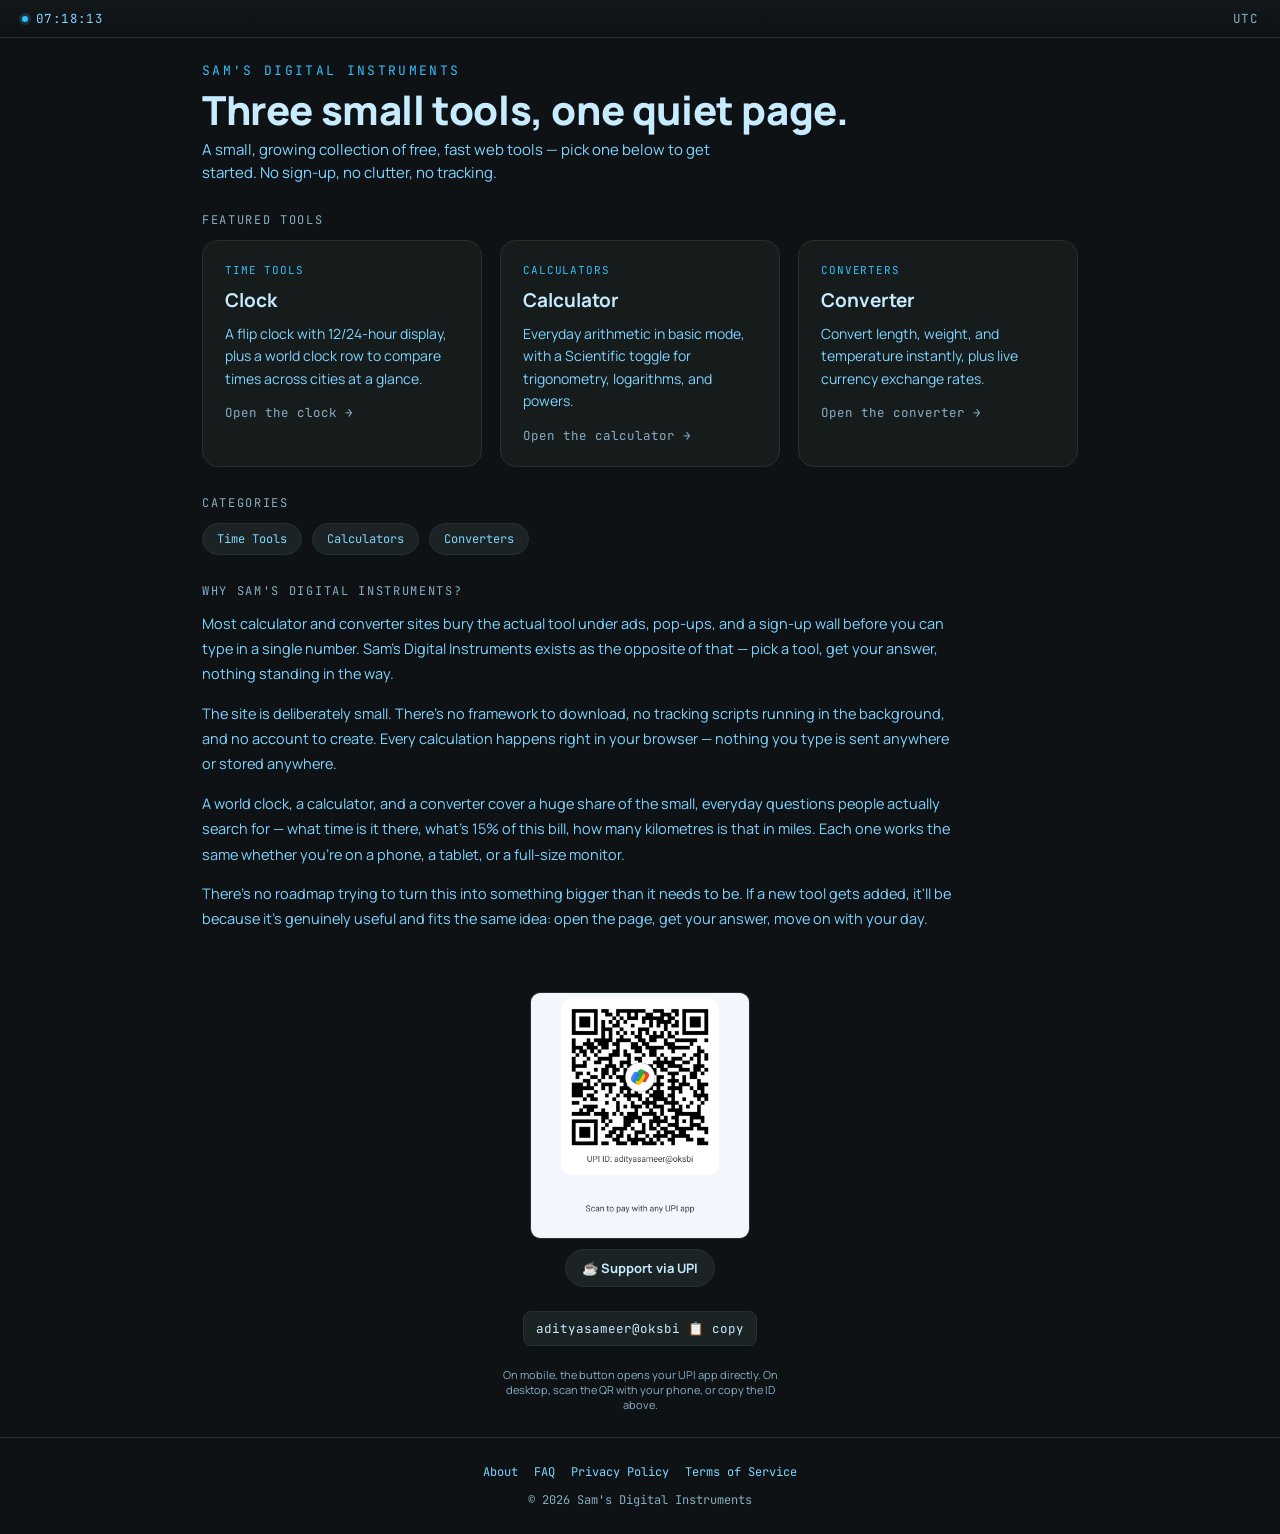
==== index.html @ b217ac49 "Add SamsDigits Digital Instruments production site" ====
<!DOCTYPE html>
<html lang="en">
<head>
<script data-goatcounter="https://samsdigits.goatcounter.com/count"
        async src="//gc.zgo.at/count.js"></script>

<script>
  window.dataLayer = window.dataLayer || [];
</script>
<meta charset="UTF-8">
<meta name="viewport" content="width=device-width, initial-scale=1.0">
<title>Sam's Digital Instruments — Free Clock, Calculator & Converter Tools</title>
<meta name="description" content="A small, growing collection of free, fast web tools: a flip clock with world-time comparison, a basic and scientific calculator, and a unit and currency converter. No sign-up, no clutter.">
<meta name="robots" content="index, follow">
<link rel="canonical" href="https://samsdigitalinstruments.pages.dev/">
<meta property="og:title" content="Sam's Digital Instruments — Free Clock, Calculator & Converter Tools">
<meta property="og:description" content="A small, growing collection of free, fast web tools. No sign-up, no clutter.">
<meta property="og:type" content="website">
<meta property="og:url" content="https://samsdigitalinstruments.pages.dev/">
<meta name="twitter:card" content="summary">
<meta name="twitter:title" content="Sam's Digital Instruments — Free Clock, Calculator & Converter Tools">
<meta name="twitter:description" content="A small, growing collection of free, fast web tools. No sign-up, no clutter.">
<!-- Once you create a Google Search Console account, paste your verification meta tag here, e.g.: -->
<meta name="google-site-verification" content="5kA5aiMael0OMFiTy81zZiRR19ssG4AjTBRuRiOoYuk" />
<!-- Once you have a real Google AdSense account, paste the site verification meta tag / script AdSense gives you here -->
<link rel="preconnect" href="https://fonts.googleapis.com">
<link href="https://fonts.googleapis.com/css2?family=JetBrains+Mono:wght@400;500;700&family=Manrope:wght@400;500;600;700;800&display=swap" rel="stylesheet">
<link rel="stylesheet" href="styles.css">
<script type="application/ld+json">
{
  "@context": "https://schema.org",
  "@type": "WebSite",
  "name": "Sam's Digital Instruments",
  "url": "https://samsdigitalinstruments.pages.dev/"
}
</script>
</head>
<body>
<!--
  ARCHITECTURE NOTE:
  Each tool now lives on its own page (clock.html, calculator.html, converter.html) with its
  own metadata, structured data, and tool-specific FAQ. This homepage is a lightweight
  directory: intro, featured tool cards, and categories. Future tools (age-calculator.html,
  gst-calculator.html, etc.) slot into the same category system and card pattern used here —
  no redesign needed to add them. A search bar is intentionally not implemented yet; the
  category/card structure is what a future search would filter over.
-->

  <div class="statusbar">
    <div class="live"><span class="dot"></span><span id="statusTime">--:--:--</span></div>
    <div id="statusZone">local time</div>
  </div>

  <header class="hero">
    <p class="wordmark">Sam's Digital Instruments</p>
    <h1>Three small tools, one quiet page.</h1>
    <p class="sub">A small, growing collection of free, fast web tools — pick one below to get started. No sign-up, no clutter, no tracking.</p>
  </header>

  <main>
    <section>
      <h2 class="section-label">Featured Tools</h2>
      <div class="tool-directory">
        <a class="tool-card" href="clock.html">
          <span class="cat">Time Tools</span>
          <h2>Clock</h2>
          <p>A flip clock with 12/24-hour display, plus a world clock row to compare times across cities at a glance.</p>
          <span class="go">Open the clock →</span>
        </a>
        <a class="tool-card" href="calculator.html">
          <span class="cat">Calculators</span>
          <h2>Calculator</h2>
          <p>Everyday arithmetic in basic mode, with a Scientific toggle for trigonometry, logarithms, and powers.</p>
          <span class="go">Open the calculator →</span>
        </a>
        <a class="tool-card" href="converter.html">
          <span class="cat">Converters</span>
          <h2>Converter</h2>
          <p>Convert length, weight, and temperature instantly, plus live currency exchange rates.</p>
          <span class="go">Open the converter →</span>
        </a>
      </div>
    </section>

    <section>
      <h2 class="section-label">Categories</h2>
      <div class="categories">
        <span class="category-tag">Time Tools</span>
        <span class="category-tag">Calculators</span>
        <span class="category-tag">Converters</span>
      </div>
    </section>

    <section>
      <h2 class="section-label">Why Sam's Digital Instruments?</h2>
      <div class="prose">
        <p>Most calculator and converter sites bury the actual tool under ads, pop-ups, and a sign-up wall before you can type in a single number. Sam's Digital Instruments exists as the opposite of that — pick a tool, get your answer, nothing standing in the way.</p>
        <p>The site is deliberately small. There's no framework to download, no tracking scripts running in the background, and no account to create. Every calculation happens right in your browser — nothing you type is sent anywhere or stored anywhere.</p>
        <p>A world clock, a calculator, and a converter cover a huge share of the small, everyday questions people actually search for — what time is it there, what's 15% of this bill, how many kilometres is that in miles. Each one works the same whether you're on a phone, a tablet, or a full-size monitor.</p>
        <p>There's no roadmap trying to turn this into something bigger than it needs to be. If a new tool gets added, it'll be because it's genuinely useful and fits the same idea: open the page, get your answer, move on with your day.</p>
      </div>
    </section>
  </main>

  <!-- SUPPORT — kept as its own section, separate from the footer. -->
  <section style="text-align:center; padding:0 22px;">
    <div class="upi-support">
      <div class="upi-qr"><img src="upi-qr.png" alt="UPI QR code for supporting Sam's Digital Instruments"></div>
      <a class="coffee-btn" href="upi://pay?pa=adityasameer@oksbi&pn=Sam&cu=INR">☕ Support via UPI</a>
      <button class="upi-id-copy" id="upiIdCopy" type="button">adityasameer@oksbi <span id="upiCopyLabel">📋 copy</span></button>
      <p class="upi-hint">On mobile, the button opens your UPI app directly. On desktop, scan the QR with your phone, or copy the ID above.</p>
    </div>
  </section>

  <footer>
    <div class="footer-links">
      <a href="about.html">About</a>
      <a href="faq.html">FAQ</a>
      <a href="privacy.html">Privacy Policy</a>
      <a href="terms.html">Terms of Service</a>
    </div>
    <div>&copy; 2026 Sam's Digital Instruments</div>
  </footer>

<script>
  function pad(n){ return n.toString().padStart(2,'0'); }
  function updateStatus(){
    const now = new Date();
    document.getElementById('statusTime').textContent = `${pad(now.getHours())}:${pad(now.getMinutes())}:${pad(now.getSeconds())}`;
    try{ document.getElementById('statusZone').textContent = Intl.DateTimeFormat().resolvedOptions().timeZone; }catch(e){}
  }
  setInterval(updateStatus, 1000);
  updateStatus();

  document.getElementById('upiIdCopy').addEventListener('click', () => {
    navigator.clipboard.writeText('adityasameer@oksbi').then(() => {
      const label = document.getElementById('upiCopyLabel');
      label.textContent = '✓ copied';
      setTimeout(() => { label.textContent = '📋 copy'; }, 1800);
    });
  });
</script>
</body>
</html>
---- styles.css ----
/* Sam's Digital Instruments — shared styles across all pages */
:root{
  --bg: #0f1214;
  --panel: #161b1c;
  --panel-2: #1c2324;
  --panel-3: #222a2b;
  --line: #253030;
  --text: #7FD4FF;
  --text-strong: #C7ECFF;
  --text-dim: #86AEC4;
  --accent: #38BDF8;
  --accent-ink: #041c2b;
  --mono: 'JetBrains Mono', monospace;
  --sans: 'Manrope', sans-serif;
}
*{ box-sizing:border-box; }
html,body{
  margin:0; padding:0; background:var(--bg); color:var(--text);
  font-family:var(--sans); -webkit-font-smoothing:antialiased;
}
body{ min-height:100vh; display:flex; flex-direction:column; }
a{ color:var(--accent); }
a:focus-visible, button:focus-visible, select:focus-visible, input:focus-visible{
  outline:2px solid var(--accent); outline-offset:2px;
}

/* ---- status bar ---- */
.statusbar{
  display:flex; align-items:center; justify-content:space-between;
  padding:10px 22px; border-bottom:1px solid var(--line);
  background:linear-gradient(180deg, #12171a, #0f1214);
  font-family:var(--mono); font-size:12.5px; color:var(--text-dim);
  letter-spacing:.03em;
}
.statusbar .live{ display:flex; align-items:center; gap:8px; color:var(--text); }
.dot{ width:6px; height:6px; border-radius:50%; background:var(--accent);
  box-shadow:0 0 0 3px rgba(56,189,248,0.18); animation:pulse 2s infinite ease-in-out; }
@keyframes pulse{ 0%,100%{opacity:1;} 50%{opacity:.35;} }

/* ---- breadcrumb ---- */
.breadcrumb{
  max-width:920px; margin:0 auto; width:100%; padding:16px 22px 0;
  font-family:var(--mono); font-size:12px; color:var(--text-dim);
}
.breadcrumb a{ color:var(--text-dim); text-decoration:none; }
.breadcrumb a:hover{ color:var(--text-strong); text-decoration:underline; }
.breadcrumb .sep{ margin:0 6px; }
.breadcrumb .current{ color:var(--text); }

/* ---- header / hero ---- */
header.hero{ padding:24px 22px 18px; max-width:920px; margin:0 auto; width:100%; }
.wordmark{ font-family:var(--mono); font-size:13px; letter-spacing:.18em; color:var(--accent); text-transform:uppercase; margin:0 0 10px; }
h1{ font-family:var(--sans); font-weight:800; font-size:clamp(26px,4.2vw,40px); margin:0 0 8px; line-height:1.05; letter-spacing:-0.01em; color:var(--text-strong); }
.sub{ color:var(--text); font-size:15px; max-width:60ch; line-height:1.5; margin:0; }

main{ flex:1; max-width:920px; margin:0 auto; padding:10px 22px 60px; width:100%;
      display:flex; flex-direction:column; gap:28px; }

.section-label{ font-family:var(--mono); font-size:12px; font-weight:400; letter-spacing:.14em; text-transform:uppercase; color:var(--text-dim); margin:0 0 12px; }

.panel{ background:var(--panel); border:1px solid var(--line); border-radius:16px; padding:26px; }

.prose{ max-width:760px; }
.prose p{ color:var(--text); font-size:14.5px; line-height:1.75; margin:0 0 14px; }
.prose p:last-child{ margin-bottom:0; }

.info-block{ max-width:760px; margin-top:16px; }
.info-block p{ color:var(--text); font-size:14px; line-height:1.65; margin:0 0 10px; }
.info-block p:last-child{ margin-bottom:0; }

/* ---- directory / featured tool cards (homepage) ---- */
.tool-directory{ display:grid; grid-template-columns:repeat(auto-fit,minmax(240px,1fr)); gap:18px; }
.tool-card{
  background:var(--panel); border:1px solid var(--line); border-radius:16px;
  padding:22px; display:flex; flex-direction:column; gap:10px; text-decoration:none;
  transition:border-color .15s ease;
}
.tool-card:hover{ border-color:var(--accent); }
.tool-card .cat{ font-family:var(--mono); font-size:11px; letter-spacing:.08em; text-transform:uppercase; color:var(--accent); }
.tool-card h2{ color:var(--text-strong); font-size:19px; margin:0; }
.tool-card p{ color:var(--text); font-size:14px; line-height:1.6; margin:0; }
.tool-card .go{ color:var(--text-dim); font-family:var(--mono); font-size:12.5px; margin-top:4px; }

.categories{ display:flex; flex-wrap:wrap; gap:10px; }
.category-tag{
  background:var(--panel-2); border:1px solid var(--line); color:var(--text);
  font-family:var(--mono); font-size:12px; padding:7px 14px; border-radius:20px;
}

.related-tools{ display:flex; flex-wrap:wrap; gap:10px; }
.related-tools a{
  background:var(--panel-2); border:1px solid var(--line); color:var(--text-strong);
  font-family:var(--sans); font-weight:600; font-size:13.5px; padding:10px 16px;
  border-radius:10px; text-decoration:none;
}
.related-tools a:hover{ border-color:var(--accent); }

/* ---- generic form controls ---- */
select, input[type=number]{
  background:var(--panel-2); border:1px solid var(--line); color:var(--text-strong);
  font-family:var(--sans); font-size:14px; font-weight:600; padding:10px 12px; border-radius:9px;
  outline:none; transition:border-color .15s ease; width:100%;
}
select:focus, input:focus{ border-color:var(--accent); }
label{ display:block; font-size:12px; color:var(--text); font-weight:600; margin-bottom:6px; text-transform:uppercase; letter-spacing:.04em; }
.field{ display:flex; flex-direction:column; }
button.action{
  appearance:none; border:1px solid var(--accent); background:var(--accent);
  color:var(--accent-ink); font-weight:700; font-size:14px; padding:11px 18px; border-radius:9px;
  cursor:pointer; transition:filter .15s ease;
}
button.action:hover{ filter:brightness(1.08); }

.mode-toggle{ display:flex; justify-content:center; gap:8px; margin-bottom:18px; }
.mode-btn{
  background:var(--panel-2); border:1px solid var(--line); color:var(--text-dim);
  font-family:var(--mono); font-size:12.5px; font-weight:600; letter-spacing:.04em;
  padding:7px 16px; border-radius:20px; cursor:pointer;
}
.mode-btn.active{ color:var(--accent-ink); background:var(--accent); border-color:var(--accent); }

/* ---- flip clock ---- */
.flip-clock{ display:flex; align-items:center; justify-content:center; gap:8px; flex-wrap:wrap; padding:6px 0 4px; }
.flip-group{ display:flex; gap:6px; }
.flip-sep{ font-family:var(--mono); font-weight:700; font-size:clamp(28px,7vw,54px); color:var(--text-dim); padding:0 2px; align-self:center; }
.flip-unit{ perspective:320px; width:clamp(38px,9vw,64px); height:clamp(52px,13vw,88px); }
.flip-card{ position:relative; width:100%; height:100%; transform-style:preserve-3d; transition:transform .5s cubic-bezier(.45,0,.2,1); }
.flip-card.flip{ transform:rotateX(-180deg); }
.flip-face{
  position:absolute; inset:0; backface-visibility:hidden; border-radius:8px;
  background:var(--panel-2); border:1px solid var(--line);
  display:flex; align-items:center; justify-content:center;
  font-family:var(--mono); font-weight:700; color:var(--text-strong);
  font-size:clamp(24px,6vw,44px);
}
.flip-face.front{ transform:rotateX(0deg); }
.flip-face.back{ transform:rotateX(180deg); }
.flip-face::after{ content:''; position:absolute; left:0; right:0; top:50%; height:1px; background:rgba(0,0,0,.45); }
.flip-date{ text-align:center; color:var(--text-dim); font-size:13px; margin-top:16px; font-family:var(--mono); }
.ampm{
  align-self:center; font-family:var(--mono); font-weight:700; font-size:clamp(14px,3vw,18px);
  color:var(--text-strong); background:var(--panel-2); border:1px solid var(--line);
  border-radius:8px; padding:6px 10px; margin-left:6px;
}
.clock-grid{ display:grid; grid-template-columns:repeat(4,1fr); gap:12px; margin-top:26px; }
@media (max-width:640px){ .clock-grid{ grid-template-columns:repeat(2,1fr); } }
.clock-card{ background:var(--panel-2); border:1px solid var(--line); border-radius:12px; padding:18px; }
.clock-card .city{ font-size:13px; color:var(--text); font-weight:700; text-transform:uppercase; letter-spacing:.06em; margin-bottom:8px; }
.clock-card .time{ font-family:var(--mono); font-size:26px; font-weight:600; color:var(--text-strong); }
.clock-card .diff{ font-family:var(--mono); font-size:12px; color:var(--accent); margin-top:6px; }
.add-row{ margin-top:20px; display:flex; gap:10px; flex-wrap:wrap; align-items:center; }

/* ---- calculator ---- */
.aspect-916{ width:100%; max-width:360px; aspect-ratio:9/16; display:flex; flex-direction:column; overflow:hidden; padding:18px; }
.calc-display{ background:var(--panel-2); border:1px solid var(--line); border-radius:12px; padding:14px 16px; margin-bottom:12px; text-align:right; flex-shrink:0; }
.calc-expr{ font-family:var(--mono); font-size:13px; color:var(--text-dim); min-height:16px; overflow:hidden; text-overflow:ellipsis; white-space:nowrap; }
.calc-result{ font-family:var(--mono); font-size:clamp(26px,6vw,32px); font-weight:700; color:var(--text-strong); overflow:hidden; text-overflow:ellipsis; white-space:nowrap; }
.calc-sci-row{ display:flex; gap:6px; overflow-x:auto; padding-bottom:8px; margin-bottom:8px; flex-shrink:0; }
.calc-sci-row button{
  flex:0 0 auto; background:var(--panel-3); border:1px solid var(--line); color:var(--text);
  font-family:var(--mono); font-size:12px; font-weight:600; padding:8px 10px; border-radius:8px; cursor:pointer;
}
.calc-sci-row button:hover{ border-color:var(--accent); color:var(--text-strong); }
.calc-grid{ display:grid; grid-template-columns:repeat(4,1fr); gap:8px; flex:1; min-height:0; }
.calc-grid button{
  background:var(--panel-2); border:1px solid var(--line); color:var(--text-strong);
  font-family:var(--sans); font-weight:700; font-size:clamp(15px,3.6vw,19px);
  border-radius:10px; cursor:pointer; transition:filter .12s ease, transform .05s ease;
}
.calc-grid button:active{ transform:scale(0.95); }
.calc-grid button.op{ background:var(--accent); color:var(--accent-ink); border-color:var(--accent); }
.calc-grid button.op:hover{ filter:brightness(1.08); }
.calc-grid button.fn{ color:var(--text); }

/* ---- converter ---- */
.subtabs{ display:flex; gap:6px; margin-bottom:14px; flex-wrap:wrap; flex-shrink:0; }
.subtab{
  background:var(--panel-2); border:1px solid var(--line); color:var(--text);
  font-family:var(--sans); font-size:12px; font-weight:600; padding:7px 11px;
  border-radius:16px; cursor:pointer;
}
.subtab.active{ color:var(--accent-ink); background:var(--accent); border-color:var(--accent); }
.conv-col{ display:flex; flex-direction:column; gap:14px; }
.swap-btn{
  align-self:center; background:var(--panel-2); border:1px solid var(--line); color:var(--accent);
  width:36px; height:36px; border-radius:50%; cursor:pointer; font-size:15px;
}
.conv-out{ margin-top:14px; font-family:var(--mono); font-size:clamp(20px,5vw,26px); font-weight:700; color:var(--text-strong); }
.conv-out .u{ color:var(--text-dim); font-size:13px; font-weight:400; margin-left:6px; }
.note{ margin-top:10px; font-size:11.5px; color:var(--text); line-height:1.4; }

/* ---- FAQ ---- */
.faq{ display:flex; flex-direction:column; gap:14px; }
.faq-item{ background:var(--panel); border:1px solid var(--line); border-radius:12px; padding:18px 22px; }
.faq-item h3, .faq-item h2{ color:var(--text-strong); font-size:15px; margin:0 0 8px; }
.faq-item p{ color:var(--text); font-size:14px; line-height:1.6; margin:0; }

/* ---- UPI support ---- */
.upi-support{ display:flex; flex-direction:column; align-items:center; gap:10px; margin-bottom:14px; }
.upi-qr{ width:220px; border-radius:10px; overflow:hidden; border:1px solid var(--line); }
.upi-qr img{ display:block; width:100%; height:auto; }
.coffee-btn{
  display:inline-flex; align-items:center; gap:8px; background:var(--panel-2);
  border:1px solid var(--line); color:var(--text-strong); font-family:var(--sans);
  font-weight:700; font-size:13px; padding:9px 16px; border-radius:20px;
  text-decoration:none; margin-bottom:14px;
}
.coffee-btn:hover{ border-color:var(--accent); }
.upi-id-copy{
  background:var(--panel-2); border:1px solid var(--line); color:var(--text-strong);
  font-family:var(--mono); font-size:12.5px; padding:8px 12px; border-radius:8px;
  cursor:pointer; display:inline-flex; align-items:center; gap:8px;
}
.upi-id-copy:hover{ border-color:var(--accent); }
.upi-hint{ font-size:11px; color:var(--text-dim); max-width:280px; text-align:center; }

/* ---- footer ---- */
footer{ border-top:1px solid var(--line); padding:26px 22px; text-align:center;
  font-size:12px; color:var(--text-dim); font-family:var(--mono); }
.footer-links{ display:flex; justify-content:center; gap:16px; flex-wrap:wrap; margin-bottom:12px; }
.footer-links a{ color:var(--text); text-decoration:none; }
.footer-links a:hover{ color:var(--text-strong); text-decoration:underline; }

/* ---- simple content pages (About / FAQ / Privacy / Terms) ---- */
.page-wrap{ max-width:720px; margin:0 auto; padding:40px 22px 70px; width:100%; flex:1; }
.page-wrap h2{ color:var(--text-strong); font-size:17px; margin:30px 0 10px; }
.page-wrap p{ color:var(--text); font-size:15px; line-height:1.7; margin-bottom:16px; }
.updated{ color:var(--text-dim); font-size:13px; font-family:var(--mono); margin-bottom:30px; }
.back{ display:inline-block; margin-top:26px; color:var(--text-dim); font-family:var(--mono); font-size:13px; text-decoration:none; }
.back:hover{ color:var(--text-strong); }
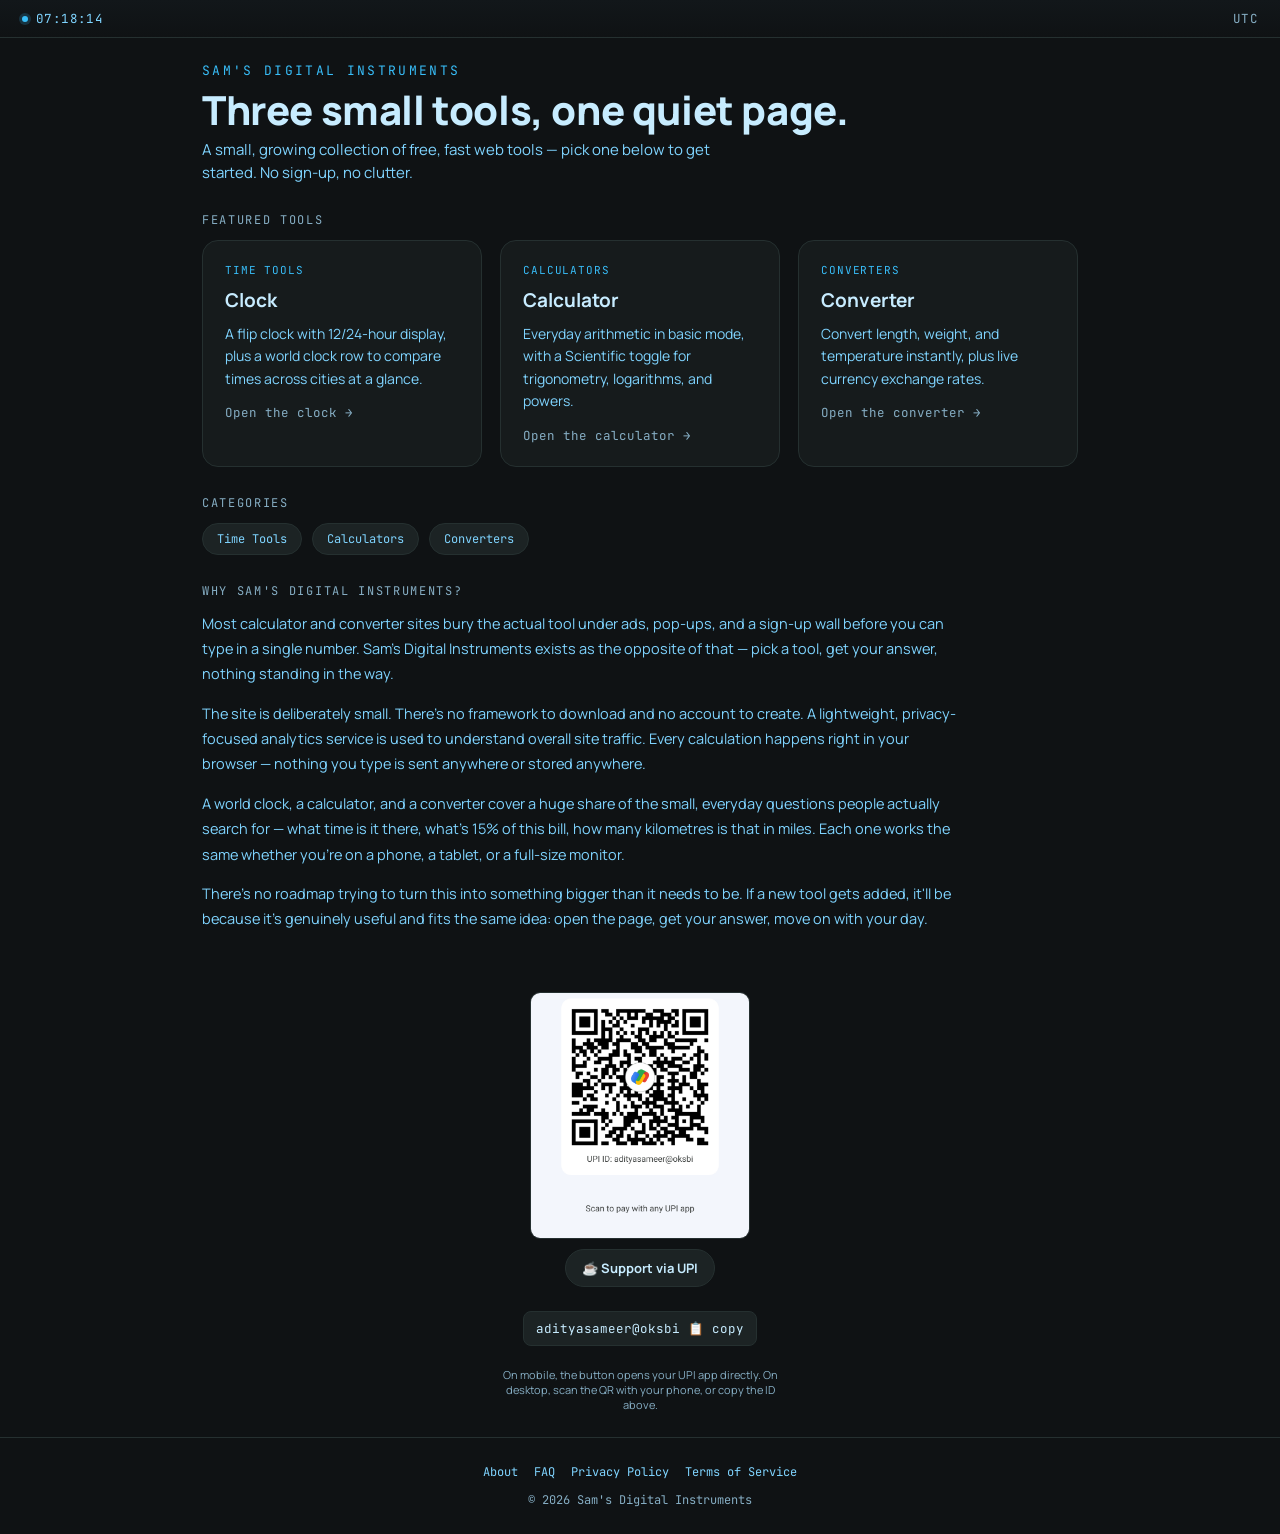
==== commit 9d759ef4: "Improve accuracy, privacy copy, and calculator behavior" ====
--- a/index.html
+++ b/index.html
@@ -54,7 +54,7 @@
   <header class="hero">
     <p class="wordmark">Sam's Digital Instruments</p>
     <h1>Three small tools, one quiet page.</h1>
-    <p class="sub">A small, growing collection of free, fast web tools — pick one below to get started. No sign-up, no clutter, no tracking.</p>
+    <p class="sub">A small, growing collection of free, fast web tools — pick one below to get started. No sign-up, no clutter.</p>
   </header>
 
   <main>
@@ -95,7 +95,7 @@
       <h2 class="section-label">Why Sam's Digital Instruments?</h2>
       <div class="prose">
         <p>Most calculator and converter sites bury the actual tool under ads, pop-ups, and a sign-up wall before you can type in a single number. Sam's Digital Instruments exists as the opposite of that — pick a tool, get your answer, nothing standing in the way.</p>
-        <p>The site is deliberately small. There's no framework to download, no tracking scripts running in the background, and no account to create. Every calculation happens right in your browser — nothing you type is sent anywhere or stored anywhere.</p>
+        <p>The site is deliberately small. There's no framework to download and no account to create. A lightweight, privacy-focused analytics service is used to understand overall site traffic. Every calculation happens right in your browser — nothing you type is sent anywhere or stored anywhere.</p>
         <p>A world clock, a calculator, and a converter cover a huge share of the small, everyday questions people actually search for — what time is it there, what's 15% of this bill, how many kilometres is that in miles. Each one works the same whether you're on a phone, a tablet, or a full-size monitor.</p>
         <p>There's no roadmap trying to turn this into something bigger than it needs to be. If a new tool gets added, it'll be because it's genuinely useful and fits the same idea: open the page, get your answer, move on with your day.</p>
       </div>
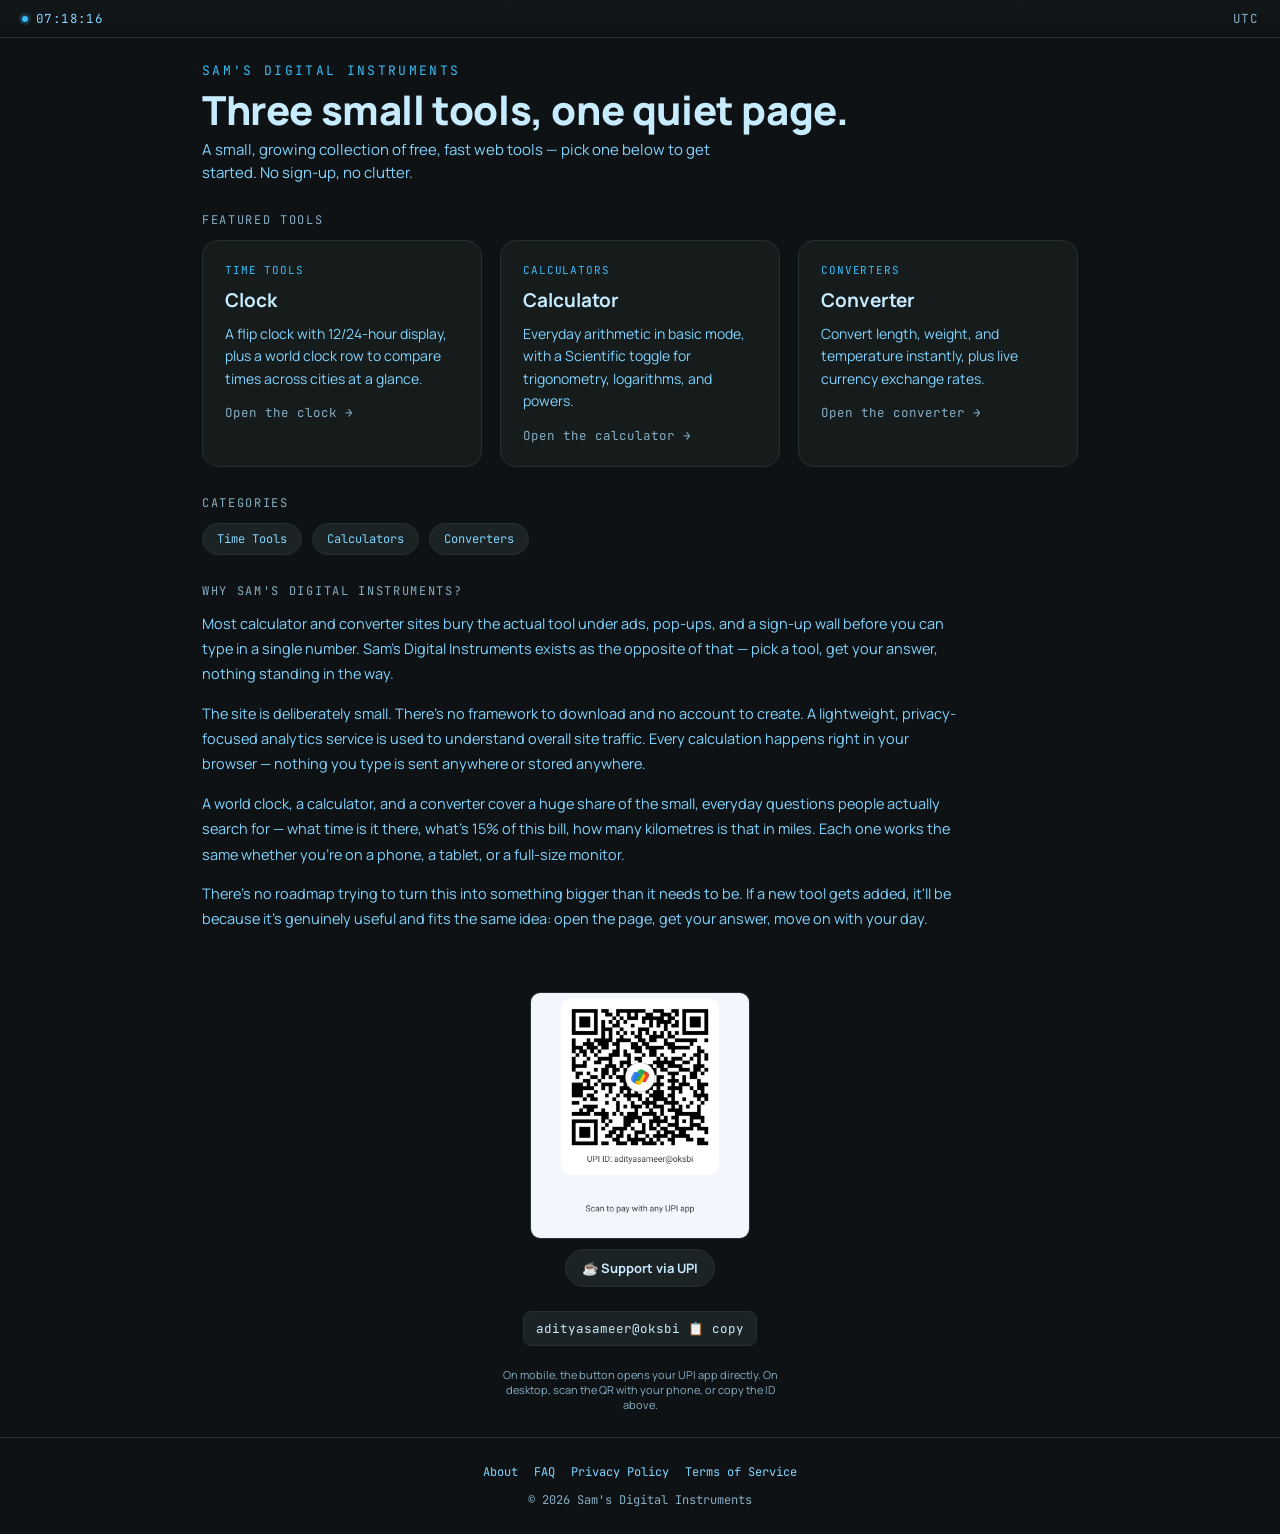
==== commit 14fd9e93: "Align canonical URLs and internal links" ====
--- a/index.html
+++ b/index.html
@@ -61,19 +61,19 @@
     <section>
       <h2 class="section-label">Featured Tools</h2>
       <div class="tool-directory">
-        <a class="tool-card" href="clock.html">
+        <a class="tool-card" href="/clock">
           <span class="cat">Time Tools</span>
           <h2>Clock</h2>
           <p>A flip clock with 12/24-hour display, plus a world clock row to compare times across cities at a glance.</p>
           <span class="go">Open the clock →</span>
         </a>
-        <a class="tool-card" href="calculator.html">
+        <a class="tool-card" href="/calculator">
           <span class="cat">Calculators</span>
           <h2>Calculator</h2>
           <p>Everyday arithmetic in basic mode, with a Scientific toggle for trigonometry, logarithms, and powers.</p>
           <span class="go">Open the calculator →</span>
         </a>
-        <a class="tool-card" href="converter.html">
+        <a class="tool-card" href="/converter">
           <span class="cat">Converters</span>
           <h2>Converter</h2>
           <p>Convert length, weight, and temperature instantly, plus live currency exchange rates.</p>
@@ -114,10 +114,10 @@
 
   <footer>
     <div class="footer-links">
-      <a href="about.html">About</a>
-      <a href="faq.html">FAQ</a>
-      <a href="privacy.html">Privacy Policy</a>
-      <a href="terms.html">Terms of Service</a>
+      <a href="/about">About</a>
+      <a href="/faq">FAQ</a>
+      <a href="/privacy">Privacy Policy</a>
+      <a href="/terms">Terms of Service</a>
     </div>
     <div>&copy; 2026 Sam's Digital Instruments</div>
   </footer>
